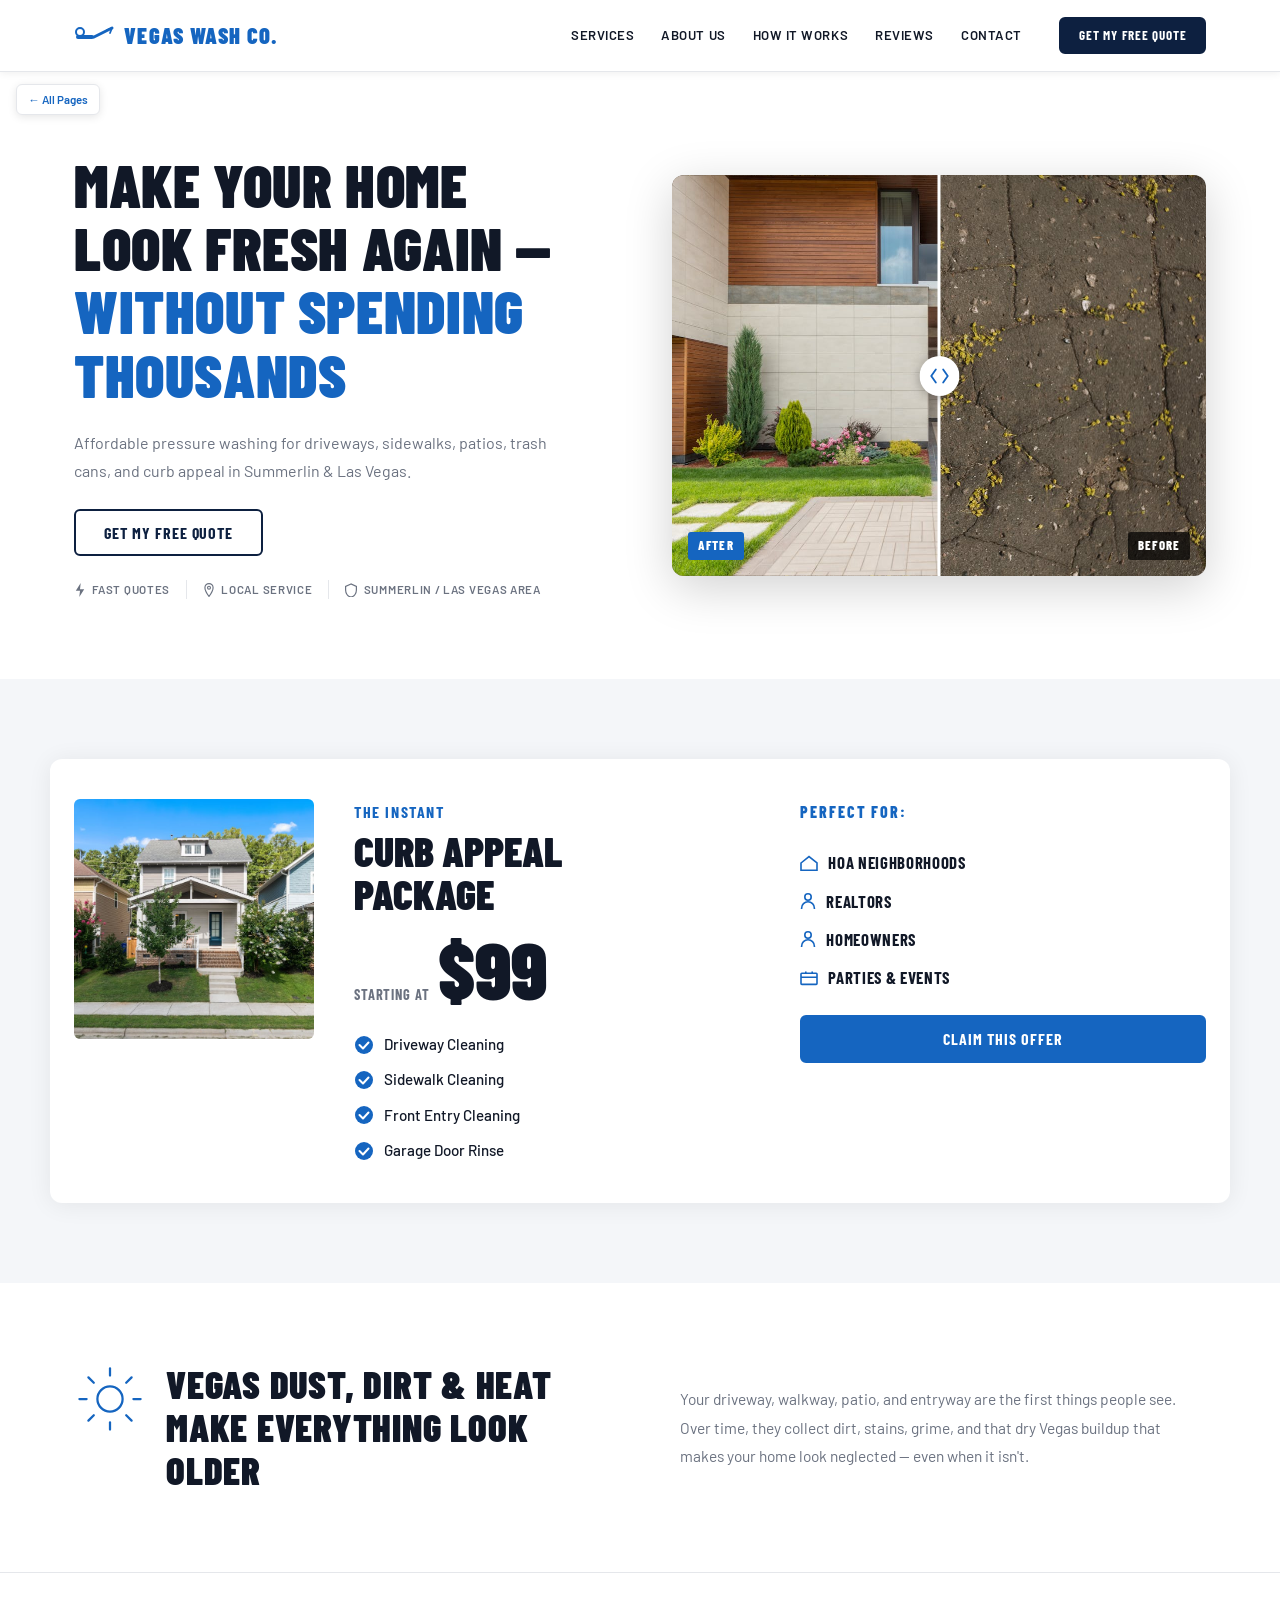
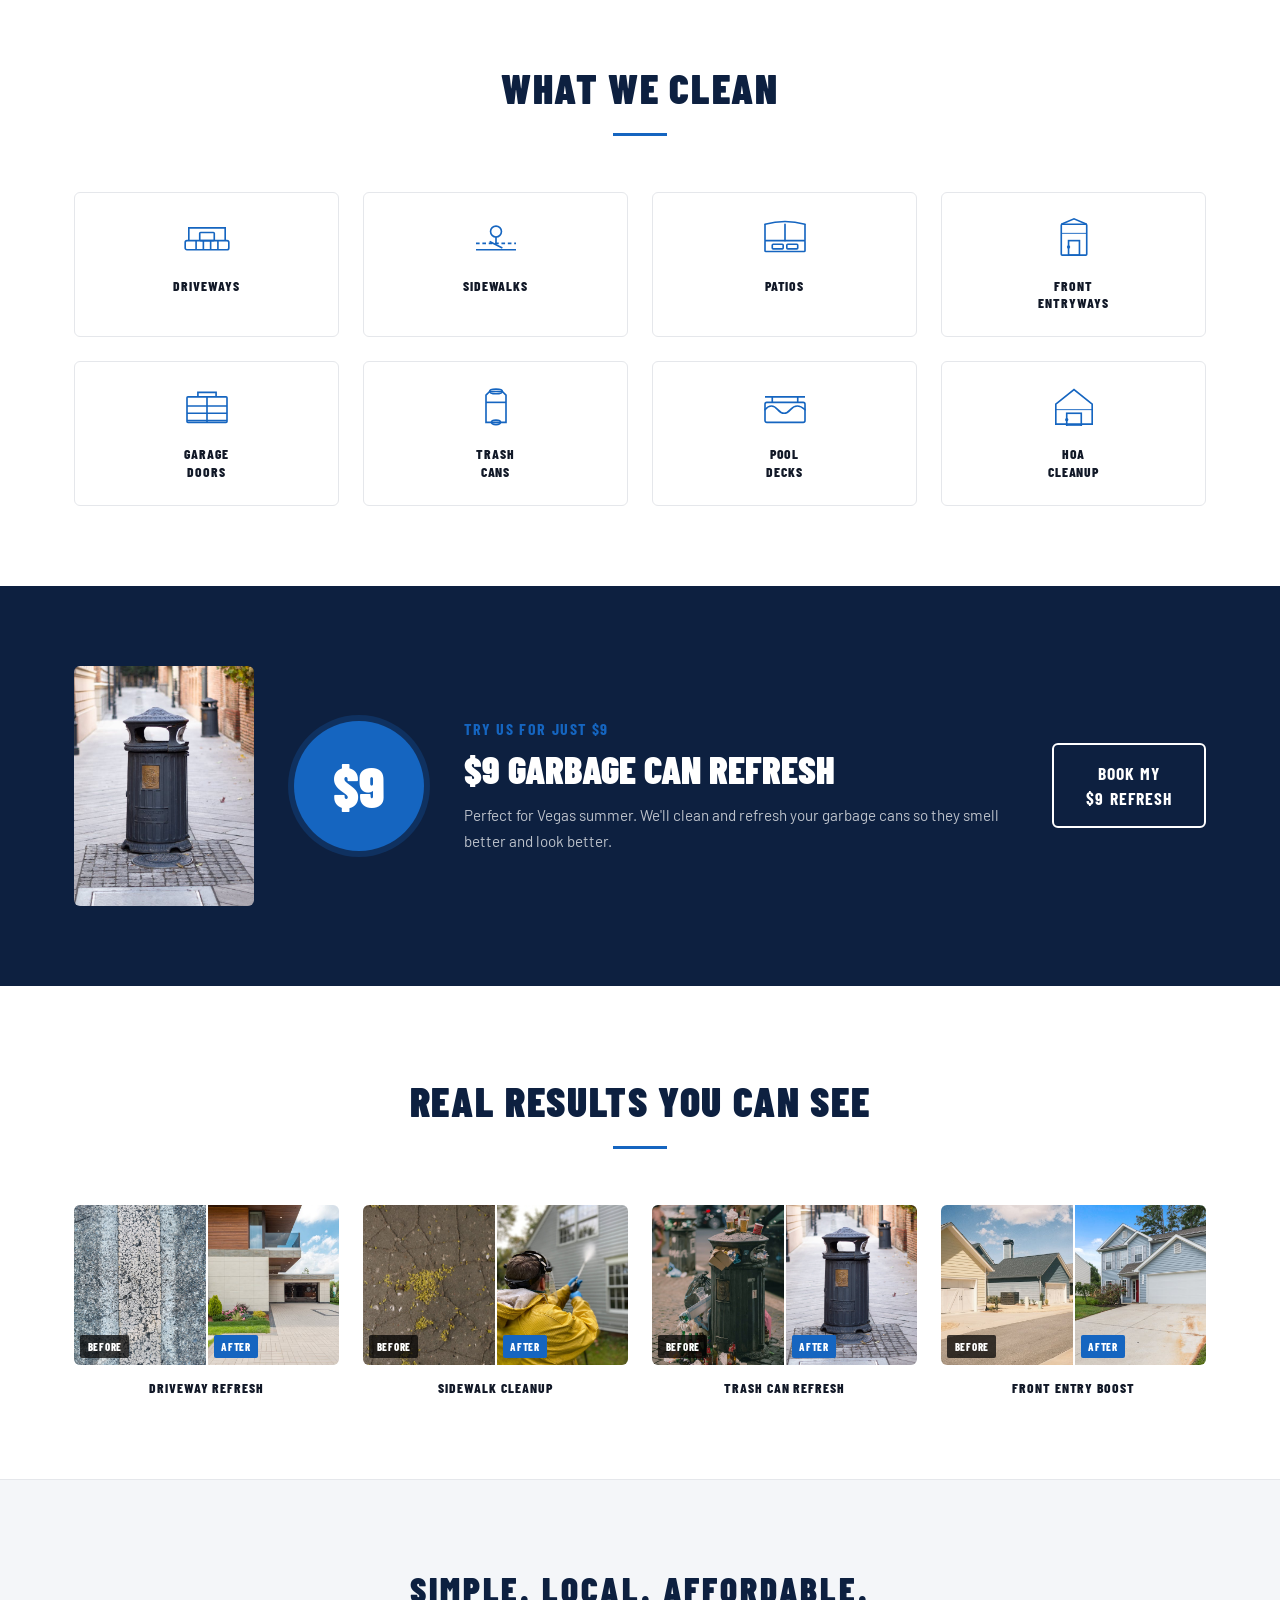
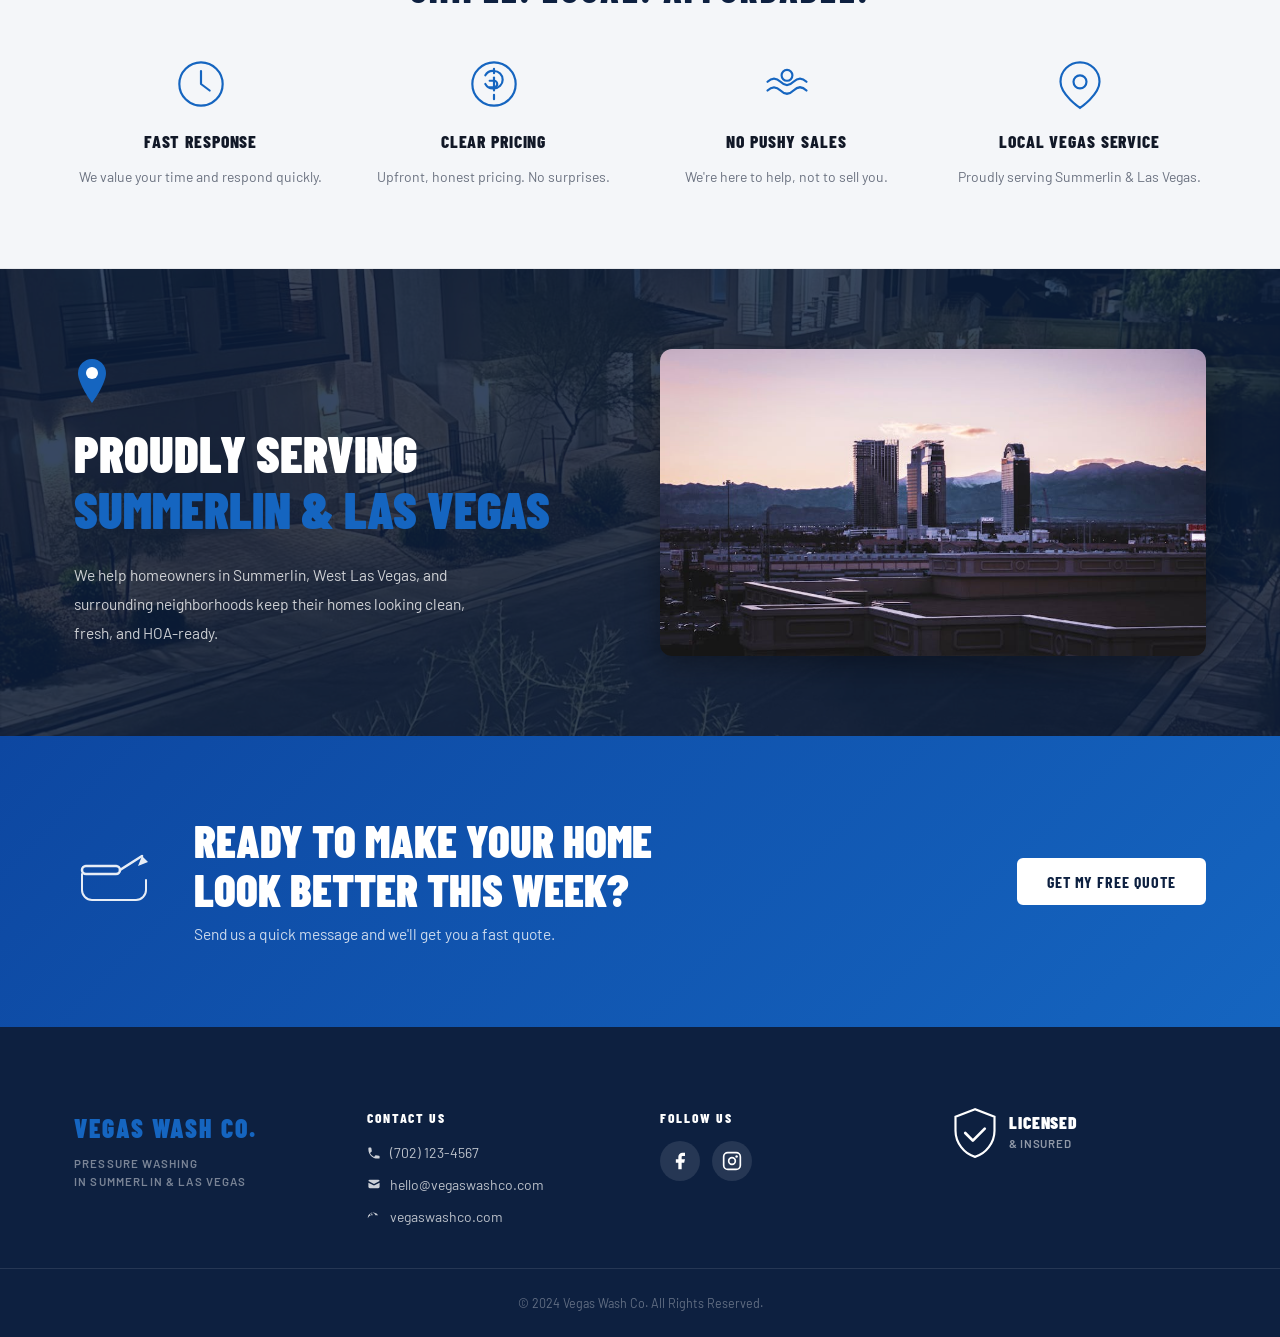
==== pages/vegas-wash-co/index.html @ b01d2590 "Add Vegas Wash Co. landing page with real photos Full pressure washing landing page with before/afte" ====
<!DOCTYPE html>
<html lang="en">
<head>
  <meta charset="UTF-8" />
  <meta name="viewport" content="width=device-width, initial-scale=1.0" />
  <title>Vegas Wash Co. — Pressure Washing in Summerlin &amp; Las Vegas</title>
  <link rel="preconnect" href="https://fonts.googleapis.com" />
  <link rel="preconnect" href="https://fonts.gstatic.com" crossorigin />
  <link href="https://fonts.googleapis.com/css2?family=Barlow+Condensed:wght@700;800;900&family=Barlow:wght@400;500;600;700&display=swap" rel="stylesheet" />
  <link rel="stylesheet" href="style.css" />
</head>
<body>

  <!-- BACK LINK -->
  <a href="../../index.html" class="back-link">← All Pages</a>

  <!-- HEADER -->
  <header class="site-header" id="home">
    <div class="site-header__inner">
      <a href="#home" class="logo">
        <svg class="logo__icon" viewBox="0 0 42 28" width="42" height="28" aria-hidden="true" fill="none">
          <rect x="2" y="13" width="18" height="4" rx="2" fill="currentColor"/>
          <path d="M20 15 L38 6" stroke="currentColor" stroke-width="3" stroke-linecap="round"/>
          <circle cx="6" cy="10" r="4" stroke="currentColor" stroke-width="2"/>
          <path d="M38 6 L36 11 M38 6 L33 8" stroke="currentColor" stroke-width="1.8" stroke-linecap="round"/>
        </svg>
        <span class="logo__name">VEGAS WASH CO.</span>
      </a>

      <nav class="nav" id="main-nav" aria-label="Main navigation">
        <a href="#services" class="nav__link">Services</a>
        <a href="#about" class="nav__link">About Us</a>
        <a href="#how-it-works" class="nav__link">How It Works</a>
        <a href="#reviews" class="nav__link">Reviews</a>
        <a href="#contact" class="nav__link">Contact</a>
      </nav>

      <a href="#contact" class="btn btn--dark">Get My Free Quote</a>

      <button class="nav-toggle" data-action="toggle-nav" aria-label="Open navigation" aria-expanded="false" aria-controls="main-nav">
        <span></span><span></span><span></span>
      </button>
    </div>
  </header>

  <main>

    <!-- HERO -->
    <section class="hero">
      <div class="hero__inner">
        <div class="hero__content">
          <h1 class="hero__title">
            MAKE YOUR HOME<br>
            LOOK FRESH AGAIN&nbsp;—<br>
            <span class="hero__title--accent">WITHOUT SPENDING<br>THOUSANDS</span>
          </h1>
          <p class="hero__desc">Affordable pressure washing for driveways, sidewalks, patios, trash cans, and curb appeal in Summerlin &amp; Las Vegas.</p>
          <a href="#contact" class="btn btn--outline">Get My Free Quote</a>
          <div class="hero__badges">
            <span class="hero__badge">
              <svg viewBox="0 0 16 20" width="12" height="14" aria-hidden="true" fill="currentColor"><path d="M9 0L2 11h6l-1 9 7-11H8z"/></svg>
              Fast Quotes
            </span>
            <span class="hero__badge">
              <svg viewBox="0 0 20 24" width="12" height="14" aria-hidden="true" fill="none" stroke="currentColor" stroke-width="2"><path d="M10 1C6.1 1 3 4.1 3 8c0 5.5 7 15 7 15s7-9.5 7-15c0-3.9-3.1-7-7-7z"/><circle cx="10" cy="8" r="2.5"/></svg>
              Local Service
            </span>
            <span class="hero__badge">
              <svg viewBox="0 0 20 22" width="12" height="14" aria-hidden="true" fill="none" stroke="currentColor" stroke-width="2"><path d="M10 1L1 5v6c0 5.5 3.8 10.7 9 12 5.2-1.3 9-6.5 9-12V5z"/></svg>
              Summerlin / Las Vegas Area
            </span>
          </div>
        </div>

        <div class="hero__visual">
          <div class="before-after" data-before-after>
            <img class="before-after__img before-after__img--before"
              src="assets/before-concrete.jpg"
              alt="Driveway before pressure washing" width="700" height="525" />
            <img class="before-after__img before-after__img--after"
              src="assets/after-clean.jpg"
              alt="Driveway after pressure washing" width="700" height="525" />
            <div class="before-after__handle" aria-hidden="true"></div>
            <input type="range" class="before-after__range" min="0" max="100" value="50" aria-label="Slide to compare before and after" />
            <span class="before-after__label before-after__label--before">BEFORE</span>
            <span class="before-after__label before-after__label--after">AFTER</span>
          </div>
        </div>
      </div>
    </section>

    <!-- PACKAGE OFFER -->
    <section class="package" id="services">
      <div class="package__inner">
        <div class="package__image">
          <img src="assets/package-home.jpg" alt="Beautiful clean home exterior" width="380" height="300" />
        </div>

        <div class="package__details">
          <p class="package__eyebrow">THE INSTANT</p>
          <h2 class="package__title">CURB APPEAL<br>PACKAGE</h2>
          <div class="package__price">
            <span class="package__price-starting">STARTING AT</span>
            <span class="package__price-amount">$99</span>
          </div>
          <ul class="package__list">
            <li>
              <svg viewBox="0 0 20 20" width="20" height="20" aria-hidden="true"><circle cx="10" cy="10" r="9" fill="#1565c0"/><path d="M5.5 10l3.5 3.5 5.5-6" stroke="#fff" stroke-width="2" fill="none" stroke-linecap="round" stroke-linejoin="round"/></svg>
              Driveway Cleaning
            </li>
            <li>
              <svg viewBox="0 0 20 20" width="20" height="20" aria-hidden="true"><circle cx="10" cy="10" r="9" fill="#1565c0"/><path d="M5.5 10l3.5 3.5 5.5-6" stroke="#fff" stroke-width="2" fill="none" stroke-linecap="round" stroke-linejoin="round"/></svg>
              Sidewalk Cleaning
            </li>
            <li>
              <svg viewBox="0 0 20 20" width="20" height="20" aria-hidden="true"><circle cx="10" cy="10" r="9" fill="#1565c0"/><path d="M5.5 10l3.5 3.5 5.5-6" stroke="#fff" stroke-width="2" fill="none" stroke-linecap="round" stroke-linejoin="round"/></svg>
              Front Entry Cleaning
            </li>
            <li>
              <svg viewBox="0 0 20 20" width="20" height="20" aria-hidden="true"><circle cx="10" cy="10" r="9" fill="#1565c0"/><path d="M5.5 10l3.5 3.5 5.5-6" stroke="#fff" stroke-width="2" fill="none" stroke-linecap="round" stroke-linejoin="round"/></svg>
              Garage Door Rinse
            </li>
          </ul>
        </div>

        <div class="package__perfect">
          <p class="package__perfect-title">PERFECT FOR:</p>
          <ul class="package__perfect-list">
            <li>
              <svg viewBox="0 0 22 20" width="18" height="16" aria-hidden="true" fill="none" stroke="#1565c0" stroke-width="2"><path d="M1 10L11 2l10 8v9H1V10z"/></svg>
              HOA Neighborhoods
            </li>
            <li>
              <svg viewBox="0 0 20 22" width="16" height="18" aria-hidden="true" fill="none" stroke="#1565c0" stroke-width="2"><circle cx="10" cy="6" r="4"/><path d="M2 21v-1a8 8 0 0116 0v1"/></svg>
              Realtors
            </li>
            <li>
              <svg viewBox="0 0 20 22" width="16" height="18" aria-hidden="true" fill="none" stroke="#1565c0" stroke-width="2"><circle cx="10" cy="6" r="4"/><path d="M2 21v-1a8 8 0 0116 0v1"/></svg>
              Homeowners
            </li>
            <li>
              <svg viewBox="0 0 22 20" width="18" height="16" aria-hidden="true" fill="none" stroke="#1565c0" stroke-width="2"><rect x="1" y="4" width="20" height="14" rx="1"/><path d="M1 9h20M7 4V2M15 4V2"/></svg>
              Parties &amp; Events
            </li>
          </ul>
          <a href="#contact" class="btn btn--primary">Claim This Offer</a>
        </div>
      </div>
    </section>

    <!-- PROBLEM SECTION -->
    <section class="problem" id="about">
      <div class="problem__inner">
        <div class="problem__left">
          <div class="problem__icon" aria-hidden="true">
            <svg viewBox="0 0 80 80" width="72" height="72" fill="none" stroke="#1565c0" stroke-width="2.5" stroke-linecap="round">
              <circle cx="40" cy="40" r="14"/>
              <line x1="40" y1="6" x2="40" y2="14"/>
              <line x1="40" y1="66" x2="40" y2="74"/>
              <line x1="6" y1="40" x2="14" y2="40"/>
              <line x1="66" y1="40" x2="74" y2="40"/>
              <line x1="16" y1="16" x2="22" y2="22"/>
              <line x1="58" y1="58" x2="64" y2="64"/>
              <line x1="64" y1="16" x2="58" y2="22"/>
              <line x1="22" y1="58" x2="16" y2="64"/>
            </svg>
          </div>
          <h2 class="problem__title">VEGAS DUST, DIRT &amp; HEAT<br>MAKE EVERYTHING LOOK OLDER</h2>
        </div>
        <div class="problem__body">
          <p>Your driveway, walkway, patio, and entryway are the first things people see. Over time, they collect dirt, stains, grime, and that dry Vegas buildup that makes your home look neglected — even when it isn't.</p>
        </div>
      </div>
    </section>

    <!-- WHAT WE CLEAN -->
    <section class="services-grid" id="how-it-works">
      <div class="services-grid__inner">
        <h2 class="section-title">WHAT WE CLEAN</h2>
        <div class="services-grid__grid">

          <div class="service-card">
            <div class="service-card__icon">
              <svg viewBox="0 0 56 44" width="52" height="40" fill="none" stroke="currentColor" stroke-width="1.8" aria-hidden="true">
                <rect x="4" y="26" width="48" height="10" rx="2"/>
                <path d="M8 26V12h40v14"/>
                <line x1="16" y1="26" x2="16" y2="36"/><line x1="24" y1="26" x2="24" y2="36"/>
                <line x1="32" y1="26" x2="32" y2="36"/><line x1="40" y1="26" x2="40" y2="36"/>
                <rect x="20" y="17" width="16" height="9" rx="1"/>
              </svg>
            </div>
            <span class="service-card__label">DRIVEWAYS</span>
          </div>

          <div class="service-card">
            <div class="service-card__icon">
              <svg viewBox="0 0 56 44" width="52" height="40" fill="none" stroke="currentColor" stroke-width="1.8" aria-hidden="true">
                <line x1="6" y1="36" x2="50" y2="36"/>
                <line x1="6" y1="29" x2="50" y2="29" stroke-dasharray="4 3"/>
                <circle cx="28" cy="16" r="6"/>
                <line x1="28" y1="22" x2="28" y2="29"/>
                <line x1="21" y1="27" x2="35" y2="34"/>
              </svg>
            </div>
            <span class="service-card__label">SIDEWALKS</span>
          </div>

          <div class="service-card">
            <div class="service-card__icon">
              <svg viewBox="0 0 56 44" width="52" height="40" fill="none" stroke="currentColor" stroke-width="1.8" aria-hidden="true">
                <rect x="6" y="26" width="44" height="12" rx="1"/>
                <path d="M28 8v18M6 8Q28 2 50 8" stroke-linecap="round"/>
                <line x1="6" y1="8" x2="6" y2="26"/>
                <line x1="50" y1="8" x2="50" y2="26"/>
                <rect x="14" y="30" width="12" height="5" rx="1"/>
                <rect x="30" y="30" width="12" height="5" rx="1"/>
              </svg>
            </div>
            <span class="service-card__label">PATIOS</span>
          </div>

          <div class="service-card">
            <div class="service-card__icon">
              <svg viewBox="0 0 56 44" width="52" height="40" fill="none" stroke="currentColor" stroke-width="1.8" aria-hidden="true">
                <rect x="14" y="8" width="28" height="34" rx="1"/>
                <path d="M14 8L28 2l14 6"/>
                <rect x="22" y="26" width="12" height="16" rx="0"/>
                <circle cx="22" cy="33" r="1.8" fill="currentColor" stroke="none"/>
                <line x1="14" y1="18" x2="42" y2="18" stroke-width="1"/>
              </svg>
            </div>
            <span class="service-card__label">FRONT<br>ENTRYWAYS</span>
          </div>

          <div class="service-card">
            <div class="service-card__icon">
              <svg viewBox="0 0 56 44" width="52" height="40" fill="none" stroke="currentColor" stroke-width="1.8" aria-hidden="true">
                <rect x="6" y="12" width="44" height="28" rx="1"/>
                <line x1="6" y1="22" x2="50" y2="22"/>
                <line x1="6" y1="30" x2="50" y2="30"/>
                <line x1="6" y1="38" x2="50" y2="38"/>
                <line x1="28" y1="12" x2="28" y2="40"/>
                <path d="M18 12V7h20v5"/>
              </svg>
            </div>
            <span class="service-card__label">GARAGE<br>DOORS</span>
          </div>

          <div class="service-card">
            <div class="service-card__icon">
              <svg viewBox="0 0 56 44" width="52" height="40" fill="none" stroke="currentColor" stroke-width="1.8" aria-hidden="true">
                <path d="M17 10l4-4h14l4 4v30H17V10z"/>
                <ellipse cx="28" cy="6" rx="7" ry="2.5"/>
                <line x1="17" y1="18" x2="39" y2="18"/>
                <ellipse cx="28" cy="40" rx="5" ry="2.5"/>
              </svg>
            </div>
            <span class="service-card__label">TRASH<br>CANS</span>
          </div>

          <div class="service-card">
            <div class="service-card__icon">
              <svg viewBox="0 0 56 44" width="52" height="40" fill="none" stroke="currentColor" stroke-width="1.8" aria-hidden="true">
                <rect x="6" y="18" width="44" height="22" rx="2"/>
                <path d="M6 26Q13 18 20 26Q27 34 34 26Q41 18 50 26" stroke-linecap="round"/>
                <line x1="6" y1="12" x2="50" y2="12"/>
                <line x1="14" y1="12" x2="14" y2="18"/>
                <line x1="42" y1="12" x2="42" y2="18"/>
              </svg>
            </div>
            <span class="service-card__label">POOL<br>DECKS</span>
          </div>

          <div class="service-card">
            <div class="service-card__icon">
              <svg viewBox="0 0 56 44" width="52" height="40" fill="none" stroke="currentColor" stroke-width="1.8" aria-hidden="true">
                <path d="M8 20L28 4l20 16v22H8V20z"/>
                <rect x="20" y="30" width="16" height="14" rx="0"/>
                <circle cx="20" cy="37" r="1.8" fill="currentColor" stroke="none"/>
                <line x1="8" y1="26" x2="48" y2="26" stroke-width="1"/>
              </svg>
            </div>
            <span class="service-card__label">HOA<br>CLEANUP</span>
          </div>

        </div>
      </div>
    </section>

    <!-- $9 OFFER BANNER -->
    <section class="offer-banner">
      <div class="offer-banner__inner">
        <div class="offer-banner__image">
          <img src="assets/offer-trashcan.jpg" alt="Garbage can being cleaned" width="180" height="220" />
        </div>
        <div class="offer-banner__price-circle" aria-hidden="true">
          <span>$9</span>
        </div>
        <div class="offer-banner__content">
          <p class="offer-banner__eyebrow">TRY US FOR JUST $9</p>
          <h2 class="offer-banner__title">$9 GARBAGE CAN REFRESH</h2>
          <p class="offer-banner__desc">Perfect for Vegas summer. We'll clean and refresh your garbage cans so they smell better and look better.</p>
        </div>
        <div class="offer-banner__action">
          <a href="#contact" class="btn btn--white-outline">BOOK MY<br>$9 REFRESH</a>
        </div>
      </div>
    </section>

    <!-- REAL RESULTS -->
    <section class="results" id="reviews">
      <div class="results__inner">
        <h2 class="section-title">REAL RESULTS YOU CAN SEE</h2>
        <div class="results__grid">

          <article class="result-pair">
            <div class="result-pair__images">
              <div class="result-pair__half">
                <img src="assets/results-driveway-before.jpg" alt="Driveway before cleaning" width="260" height="180" />
                <span class="result-pair__label result-pair__label--before">BEFORE</span>
              </div>
              <div class="result-pair__half">
                <img src="assets/results-driveway-after.jpg" alt="Driveway after cleaning" width="260" height="180" />
                <span class="result-pair__label result-pair__label--after">AFTER</span>
              </div>
            </div>
            <p class="result-pair__caption">DRIVEWAY REFRESH</p>
          </article>

          <article class="result-pair">
            <div class="result-pair__images">
              <div class="result-pair__half">
                <img src="assets/before-concrete.jpg" alt="Sidewalk before cleaning" width="260" height="180" />
                <span class="result-pair__label result-pair__label--before">BEFORE</span>
              </div>
              <div class="result-pair__half">
                <img src="assets/results-sidewalk-after.jpg" alt="Sidewalk after cleaning" width="260" height="180" />
                <span class="result-pair__label result-pair__label--after">AFTER</span>
              </div>
            </div>
            <p class="result-pair__caption">SIDEWALK CLEANUP</p>
          </article>

          <article class="result-pair">
            <div class="result-pair__images">
              <div class="result-pair__half">
                <img src="assets/results-trashcan-before.jpg" alt="Trash can before cleaning" width="260" height="180" />
                <span class="result-pair__label result-pair__label--before">BEFORE</span>
              </div>
              <div class="result-pair__half">
                <img src="assets/results-trashcan-after.jpg" alt="Trash can after cleaning" width="260" height="180" />
                <span class="result-pair__label result-pair__label--after">AFTER</span>
              </div>
            </div>
            <p class="result-pair__caption">TRASH CAN REFRESH</p>
          </article>

          <article class="result-pair">
            <div class="result-pair__images">
              <div class="result-pair__half">
                <img src="assets/results-entry-before.jpg" alt="Front entry before cleaning" width="260" height="180" />
                <span class="result-pair__label result-pair__label--before">BEFORE</span>
              </div>
              <div class="result-pair__half">
                <img src="assets/results-entry-after.jpg" alt="Front entry after cleaning" width="260" height="180" />
                <span class="result-pair__label result-pair__label--after">AFTER</span>
              </div>
            </div>
            <p class="result-pair__caption">FRONT ENTRY BOOST</p>
          </article>

        </div>
      </div>
    </section>

    <!-- TRUST BADGES -->
    <section class="trust">
      <div class="trust__inner">
        <h2 class="trust__title">SIMPLE. LOCAL. AFFORDABLE.</h2>
        <div class="trust__grid">

          <div class="trust-item">
            <div class="trust-item__icon">
              <svg viewBox="0 0 48 48" width="52" height="52" fill="none" stroke="currentColor" stroke-width="2" aria-hidden="true">
                <circle cx="24" cy="24" r="20"/>
                <path d="M24 12v12l8 6" stroke-linecap="round" stroke-linejoin="round"/>
              </svg>
            </div>
            <h3 class="trust-item__heading">Fast Response</h3>
            <p class="trust-item__desc">We value your time and respond quickly.</p>
          </div>

          <div class="trust-item">
            <div class="trust-item__icon">
              <svg viewBox="0 0 48 48" width="52" height="52" fill="none" stroke="currentColor" stroke-width="2" aria-hidden="true">
                <circle cx="24" cy="24" r="20"/>
                <path d="M24 10v4M24 34v4M16 16a8 8 0 018-4 8 8 0 010 16 8 8 0 01-8-4" stroke-linecap="round"/>
                <line x1="24" y1="18" x2="24" y2="30" stroke-linecap="round"/>
                <path d="M20 21h4a3 3 0 010 6h-4" stroke-linecap="round"/>
              </svg>
            </div>
            <h3 class="trust-item__heading">Clear Pricing</h3>
            <p class="trust-item__desc">Upfront, honest pricing. No surprises.</p>
          </div>

          <div class="trust-item">
            <div class="trust-item__icon">
              <svg viewBox="0 0 48 48" width="52" height="52" fill="none" stroke="currentColor" stroke-width="2" aria-hidden="true">
                <path d="M6 30c4-4 8-4 12 0s8 4 12 0 8-4 12 0" stroke-linecap="round"/>
                <path d="M6 22c4-4 8-4 12 0s8 4 12 0 8-4 12 0" stroke-linecap="round"/>
                <circle cx="24" cy="16" r="5"/>
              </svg>
            </div>
            <h3 class="trust-item__heading">No Pushy Sales</h3>
            <p class="trust-item__desc">We're here to help, not to sell you.</p>
          </div>

          <div class="trust-item">
            <div class="trust-item__icon">
              <svg viewBox="0 0 48 48" width="52" height="52" fill="none" stroke="currentColor" stroke-width="2" aria-hidden="true">
                <path d="M24 4C14 4 6 12 6 22c0 12 18 24 18 24S42 34 42 22C42 12 34 4 24 4z"/>
                <circle cx="24" cy="22" r="6"/>
              </svg>
            </div>
            <h3 class="trust-item__heading">Local Vegas Service</h3>
            <p class="trust-item__desc">Proudly serving Summerlin &amp; Las Vegas.</p>
          </div>

        </div>
      </div>
    </section>

    <!-- SERVICE AREA -->
    <section class="service-area">
      <img class="service-area__bg" src="assets/city-bg.jpg" alt="" width="1400" height="500" aria-hidden="true" />
      <div class="service-area__inner">
        <div class="service-area__content">
          <div class="service-area__pin" aria-hidden="true">
            <svg viewBox="0 0 36 48" width="36" height="48" fill="none">
              <path d="M18 2C10.3 2 4 8.3 4 16C4 27 18 46 18 46C18 46 32 27 32 16C32 8.3 25.7 2 18 2Z" fill="#1565c0"/>
              <circle cx="18" cy="16" r="6" fill="white"/>
            </svg>
          </div>
          <h2 class="service-area__title">
            PROUDLY SERVING<br>
            <span>SUMMERLIN &amp; LAS VEGAS</span>
          </h2>
          <p class="service-area__desc">We help homeowners in Summerlin, West Las Vegas, and surrounding neighborhoods keep their homes looking clean, fresh, and HOA-ready.</p>
        </div>
        <div class="service-area__map">
          <img src="assets/service-area-map.jpg" alt="Service area map showing Summerlin and Las Vegas" width="480" height="320" />
        </div>
      </div>
    </section>

    <!-- FINAL CTA -->
    <section class="cta-banner" id="contact">
      <div class="cta-banner__inner">
        <div class="cta-banner__icon" aria-hidden="true">
          <svg viewBox="0 0 80 80" width="80" height="80" fill="none">
            <rect x="8" y="28" width="38" height="8" rx="4" stroke="white" stroke-width="2.5"/>
            <path d="M46 32L68 18" stroke="white" stroke-width="2.5" stroke-linecap="round"/>
            <path d="M68 18L64 28 L74 24Z" fill="white"/>
            <path d="M8 36v16a10 10 0 0010 10h44a10 10 0 0010-10V42" stroke="white" stroke-width="2" stroke-linecap="round"/>
          </svg>
        </div>
        <div class="cta-banner__content">
          <h2 class="cta-banner__title">READY TO MAKE YOUR HOME<br>LOOK BETTER THIS WEEK?</h2>
          <p class="cta-banner__desc">Send us a quick message and we'll get you a fast quote.</p>
        </div>
        <a href="mailto:hello@vegaswashco.com?subject=Free%20Quote%20Request" class="btn btn--white">Get My Free Quote</a>
      </div>
    </section>

  </main>

  <!-- FOOTER -->
  <footer class="site-footer">
    <div class="site-footer__inner">

      <div class="site-footer__brand">
        <div class="footer-logo">
          <span class="footer-logo__name">VEGAS WASH CO.</span>
          <span class="footer-logo__tagline">PRESSURE WASHING<br>IN SUMMERLIN &amp; LAS VEGAS</span>
        </div>
      </div>

      <div class="site-footer__contact">
        <p class="site-footer__heading">CONTACT US</p>
        <ul class="site-footer__list">
          <li>
            <svg viewBox="0 0 20 20" width="14" height="14" aria-hidden="true" fill="currentColor"><path d="M2 3a1 1 0 011-1h2.153a1 1 0 01.986.836l.74 4.435a1 1 0 01-.54 1.06L4.32 9.84a11.06 11.06 0 005.824 5.806l1.51-2.011a1 1 0 011.07-.527l4.435.74a1 1 0 01.836.986V17a1 1 0 01-1 1h-2C7.82 18 2 12.18 2 5V3z"/></svg>
            <a href="tel:7021234567">(702) 123-4567</a>
          </li>
          <li>
            <svg viewBox="0 0 20 20" width="14" height="14" aria-hidden="true" fill="currentColor"><path d="M2.003 5.884L10 9.882l7.997-3.998A2 2 0 0016 4H4a2 2 0 00-1.997 1.884z"/><path d="M18 8.118l-8 4-8-4V14a2 2 0 002 2h12a2 2 0 002-2V8.118z"/></svg>
            <a href="mailto:hello@vegaswashco.com">hello@vegaswashco.com</a>
          </li>
          <li>
            <svg viewBox="0 0 20 20" width="14" height="14" aria-hidden="true" fill="currentColor"><path fill-rule="evenodd" d="M4.083 9h1.946c.089-1.546.383-2.97.837-4.118A6.004 6.004 0 004.083 9zm-2.082 0a8 8 0 0114 0h-2.083a6.004 6.004 0 00-4.836-4.117A8.01 8.01 0 0113.917 9H12a5.997 5.997 0 00-5.917-4.117A8.01 8.01 0 018.083 9H6a6.004 6.004 0 00-4.836 4.117A8.01 8.01 0 012 9z" clip-rule="evenodd"/></svg>
            <a href="#">vegaswashco.com</a>
          </li>
        </ul>
      </div>

      <div class="site-footer__social">
        <p class="site-footer__heading">FOLLOW US</p>
        <div class="site-footer__social-links">
          <a href="#" class="social-btn" aria-label="Facebook">
            <svg viewBox="0 0 24 24" width="20" height="20" fill="currentColor" aria-hidden="true"><path d="M18 2h-3a5 5 0 00-5 5v3H7v4h3v8h4v-8h3l1-4h-4V7a1 1 0 011-1h3z"/></svg>
          </a>
          <a href="#" class="social-btn" aria-label="Instagram">
            <svg viewBox="0 0 24 24" width="20" height="20" fill="none" stroke="currentColor" stroke-width="2" aria-hidden="true"><rect x="2" y="2" width="20" height="20" rx="5"/><circle cx="12" cy="12" r="4"/><circle cx="17.5" cy="6.5" r="1.5" fill="currentColor" stroke="none"/></svg>
          </a>
        </div>
      </div>

      <div class="site-footer__badge">
        <div class="licensed-badge">
          <svg viewBox="0 0 40 48" width="44" height="52" fill="none" aria-hidden="true">
            <path d="M20 2L2 9v13c0 11 8 21.3 18 24 10-2.7 18-13 18-24V9L20 2z" stroke="white" stroke-width="2"/>
            <path d="M11 24l7 7 11-11" stroke="white" stroke-width="2.5" stroke-linecap="round" stroke-linejoin="round"/>
          </svg>
          <div>
            <span class="licensed-badge__primary">LICENSED</span>
            <span class="licensed-badge__secondary">&amp; INSURED</span>
          </div>
        </div>
      </div>

    </div>
    <div class="site-footer__bottom">
      <p>&copy; 2024 Vegas Wash Co. All Rights Reserved.</p>
    </div>
  </footer>

  <script>
    document.addEventListener('DOMContentLoaded', () => {

      // Before/After Slider
      const baContainer = document.querySelector('[data-before-after]');
      if (baContainer) {
        const afterImg = baContainer.querySelector('.before-after__img--after');
        const handle = baContainer.querySelector('.before-after__handle');
        const range = baContainer.querySelector('.before-after__range');

        function updateSlider(value) {
          afterImg.style.clipPath = `inset(0 ${100 - value}% 0 0)`;
          handle.style.left = value + '%';
        }

        range.addEventListener('input', (e) => {
          updateSlider(Number(e.target.value));
        });

        updateSlider(50);
      }

      // Mobile Nav Toggle
      const navToggle = document.querySelector('[data-action="toggle-nav"]');
      const navEl = document.querySelector('#main-nav');
      if (navToggle && navEl) {
        navToggle.addEventListener('click', () => {
          const isOpen = navEl.classList.toggle('nav--open');
          navToggle.setAttribute('aria-expanded', String(isOpen));
        });

        navEl.querySelectorAll('.nav__link').forEach(link => {
          link.addEventListener('click', () => {
            navEl.classList.remove('nav--open');
            navToggle.setAttribute('aria-expanded', 'false');
          });
        });
      }

      // Smooth scroll for anchor links
      document.querySelectorAll('a[href^="#"]').forEach(anchor => {
        anchor.addEventListener('click', (e) => {
          const id = anchor.getAttribute('href');
          if (id === '#') return;
          const target = document.querySelector(id);
          if (target) {
            e.preventDefault();
            target.scrollIntoView({ behavior: 'smooth' });
          }
        });
      });

    });
  </script>

</body>
</html>
---- pages/vegas-wash-co/style.css ----
/* =============================================================
   VEGAS WASH CO. — style.css
   ============================================================= */

/* TOKENS */
:root {
  --color-bg: #ffffff;
  --color-bg-light: #f4f6f9;
  --color-navy: #0d2040;
  --color-blue: #1565c0;
  --color-blue-dark: #0d47a1;
  --color-blue-light: #e3edf8;
  --color-text: #111827;
  --color-muted: #6b7280;
  --color-border: #e5e7eb;
  --color-white: #ffffff;

  --font-display: 'Barlow Condensed', 'Arial Narrow', Arial, sans-serif;
  --font-body: 'Barlow', Arial, sans-serif;

  --space-xs: 0.5rem;
  --space-sm: 0.75rem;
  --space-md: 1.5rem;
  --space-lg: 2.5rem;
  --space-xl: 5rem;

  --radius: 6px;
  --radius-lg: 12px;
  --transition: 0.2s ease;
  --max-width: 1180px;
  --header-height: 72px;
}

/* RESET */
*, *::before, *::after { box-sizing: border-box; margin: 0; padding: 0; }
html { scroll-behavior: smooth; }
body {
  font-family: var(--font-body);
  font-size: 1rem;
  line-height: 1.65;
  color: var(--color-text);
  background: var(--color-bg);
}
img { display: block; max-width: 100%; height: auto; }
a { color: inherit; text-decoration: none; }
ul { list-style: none; }

@media (prefers-reduced-motion: reduce) {
  *, *::before, *::after { animation-duration: 0.01ms !important; transition-duration: 0.01ms !important; }
  html { scroll-behavior: auto; }
}

/* ============================================================
   BACK LINK
   ============================================================ */
.back-link {
  position: fixed;
  top: calc(var(--header-height) + 0.75rem);
  left: 1rem;
  z-index: 300;
  font-family: var(--font-body);
  font-size: 0.72rem;
  font-weight: 600;
  color: var(--color-blue);
  background: var(--color-white);
  border: 1px solid var(--color-border);
  padding: 0.3rem 0.7rem;
  border-radius: var(--radius);
  box-shadow: 0 2px 8px rgba(0,0,0,0.1);
  transition: background var(--transition), color var(--transition);
}
.back-link:hover { background: var(--color-blue); color: var(--color-white); }

/* ============================================================
   BUTTONS
   ============================================================ */
.btn {
  display: inline-flex;
  align-items: center;
  justify-content: center;
  gap: 0.4rem;
  font-family: var(--font-display);
  font-size: 1rem;
  font-weight: 700;
  letter-spacing: 0.06em;
  text-transform: uppercase;
  border-radius: var(--radius);
  padding: 0.75rem 1.75rem;
  cursor: pointer;
  border: 2px solid transparent;
  transition: background var(--transition), color var(--transition), border-color var(--transition), transform var(--transition);
  line-height: 1.2;
}
.btn:hover { transform: translateY(-1px); }

.btn--primary { background: var(--color-blue); color: var(--color-white); border-color: var(--color-blue); }
.btn--primary:hover { background: var(--color-blue-dark); border-color: var(--color-blue-dark); }

.btn--dark { background: var(--color-navy); color: var(--color-white); border-color: var(--color-navy); }
.btn--dark:hover { background: #1a3a6e; border-color: #1a3a6e; }

.btn--outline { background: transparent; color: var(--color-navy); border-color: var(--color-navy); }
.btn--outline:hover { background: var(--color-navy); color: var(--color-white); }

.btn--white { background: var(--color-white); color: var(--color-navy); border-color: var(--color-white); }
.btn--white:hover { background: transparent; color: var(--color-white); border-color: var(--color-white); }

.btn--white-outline {
  background: transparent;
  color: var(--color-white);
  border-color: var(--color-white);
  padding: 1rem 2rem;
  text-align: center;
  font-size: 1.1rem;
  line-height: 1.4;
  white-space: nowrap;
}
.btn--white-outline:hover { background: var(--color-white); color: var(--color-navy); }

/* ============================================================
   SITE HEADER
   ============================================================ */
.site-header {
  position: sticky;
  top: 0;
  z-index: 200;
  background: var(--color-white);
  border-bottom: 1px solid var(--color-border);
  box-shadow: 0 1px 8px rgba(0,0,0,0.07);
  height: var(--header-height);
}
.site-header__inner {
  max-width: var(--max-width);
  margin: 0 auto;
  padding: 0 1.5rem;
  height: 100%;
  display: flex;
  align-items: center;
  gap: 1.5rem;
}

.logo {
  display: flex;
  align-items: center;
  gap: 0.5rem;
  flex-shrink: 0;
  color: var(--color-blue);
}
.logo__icon { color: var(--color-blue); flex-shrink: 0; }
.logo__name {
  font-family: var(--font-display);
  font-size: 1.4rem;
  font-weight: 900;
  letter-spacing: 0.06em;
  line-height: 1;
  color: var(--color-blue);
}

.nav { display: none; gap: 0; margin-left: auto; }
.nav__link {
  font-family: var(--font-body);
  font-size: 0.82rem;
  font-weight: 600;
  color: var(--color-text);
  padding: 0.45rem 0.85rem;
  border-radius: var(--radius);
  transition: color var(--transition), background var(--transition);
  text-transform: uppercase;
  letter-spacing: 0.04em;
}
.nav__link:hover { color: var(--color-blue); background: var(--color-blue-light); }

.site-header .btn { flex-shrink: 0; font-size: 0.82rem; padding: 0.55rem 1.1rem; }

.nav-toggle {
  display: flex;
  flex-direction: column;
  gap: 5px;
  background: none;
  border: none;
  cursor: pointer;
  padding: 6px;
  margin-left: auto;
}
.nav-toggle span {
  display: block;
  width: 22px;
  height: 2px;
  background: var(--color-navy);
  border-radius: 2px;
  transition: var(--transition);
}

.nav--open {
  display: flex;
  flex-direction: column;
  position: fixed;
  top: var(--header-height);
  left: 0;
  right: 0;
  background: var(--color-white);
  padding: 1rem 1.5rem;
  border-top: 1px solid var(--color-border);
  box-shadow: 0 8px 24px rgba(0,0,0,0.1);
  z-index: 190;
}

@media (min-width: 1024px) {
  .nav { display: flex; position: static; flex-direction: row; box-shadow: none; border: none; padding: 0; background: transparent; }
  .nav-toggle { display: none; }
}

/* ============================================================
   HERO
   ============================================================ */
.hero {
  padding: var(--space-lg) 0;
  background: var(--color-bg);
  overflow: hidden;
}
.hero__inner {
  max-width: var(--max-width);
  margin: 0 auto;
  padding: 0 1.5rem;
  display: grid;
  grid-template-columns: 1fr;
  gap: var(--space-lg);
  align-items: center;
}

.hero__title {
  font-family: var(--font-display);
  font-size: clamp(2.2rem, 5.5vw, 3.8rem);
  font-weight: 900;
  line-height: 1.04;
  letter-spacing: 0.01em;
  color: var(--color-text);
  margin-bottom: var(--space-md);
  text-transform: uppercase;
}
.hero__title--accent { color: var(--color-blue); }

.hero__desc {
  font-size: 1rem;
  color: var(--color-muted);
  max-width: 480px;
  margin-bottom: var(--space-md);
  line-height: 1.75;
}

.hero__badges {
  display: flex;
  flex-wrap: wrap;
  gap: 0;
  margin-top: var(--space-md);
}
.hero__badge {
  display: inline-flex;
  align-items: center;
  gap: 0.4rem;
  font-size: 0.72rem;
  font-weight: 600;
  text-transform: uppercase;
  letter-spacing: 0.06em;
  color: var(--color-muted);
  padding: 0 1rem 0 0;
  margin-right: 1rem;
  border-right: 1px solid var(--color-border);
}
.hero__badge:last-child { border-right: none; margin-right: 0; padding-right: 0; }

/* Before/After Slider */
.hero__visual {
  border-radius: var(--radius-lg);
  overflow: hidden;
  box-shadow: 0 12px 48px rgba(0,0,0,0.18);
}

.before-after {
  position: relative;
  user-select: none;
  aspect-ratio: 4/3;
  overflow: hidden;
  cursor: ew-resize;
}
.before-after__img {
  position: absolute;
  top: 0;
  left: 0;
  width: 100%;
  height: 100%;
  object-fit: cover;
  pointer-events: none;
}
.before-after__img--before { z-index: 1; }
.before-after__img--after { z-index: 2; clip-path: inset(0 50% 0 0); }

.before-after__handle {
  position: absolute;
  top: 0;
  left: 50%;
  transform: translateX(-50%);
  width: 3px;
  height: 100%;
  background: var(--color-white);
  z-index: 4;
  pointer-events: none;
}
.before-after__handle::after {
  content: '';
  position: absolute;
  top: 50%;
  left: 50%;
  transform: translate(-50%, -50%);
  width: 40px;
  height: 40px;
  background: var(--color-white);
  border-radius: 50%;
  box-shadow: 0 2px 12px rgba(0,0,0,0.3);
  background-image: url("data:image/svg+xml,%3Csvg viewBox='0 0 24 24' xmlns='http://www.w3.org/2000/svg'%3E%3Cpath d='M8 5L3 12l5 7M16 5l5 7-5 7' stroke='%231565c0' stroke-width='2' fill='none' stroke-linecap='round' stroke-linejoin='round'/%3E%3C/svg%3E");
  background-size: 55%;
  background-repeat: no-repeat;
  background-position: center;
}

.before-after__range {
  position: absolute;
  inset: 0;
  width: 100%;
  height: 100%;
  opacity: 0;
  cursor: ew-resize;
  z-index: 5;
  margin: 0;
  appearance: none;
}

.before-after__label {
  position: absolute;
  bottom: 1rem;
  z-index: 3;
  font-family: var(--font-display);
  font-size: 0.8rem;
  font-weight: 800;
  letter-spacing: 0.1em;
  padding: 0.2rem 0.6rem;
  border-radius: 3px;
  pointer-events: none;
}
.before-after__label--before { right: 1rem; background: rgba(0,0,0,0.7); color: var(--color-white); }
.before-after__label--after { left: 1rem; background: var(--color-blue); color: var(--color-white); }

@media (min-width: 1024px) {
  .hero { padding: var(--space-xl) 0; }
  .hero__inner { grid-template-columns: 1fr 1fr; gap: 4rem; }
}

/* ============================================================
   PACKAGE OFFER
   ============================================================ */
.package {
  background: var(--color-bg-light);
  padding: var(--space-xl) 0;
}
.package__inner {
  max-width: var(--max-width);
  margin: 0 auto;
  padding: var(--space-lg) 1.5rem;
  background: var(--color-white);
  border-radius: var(--radius-lg);
  box-shadow: 0 2px 24px rgba(0,0,0,0.07);
  display: grid;
  grid-template-columns: 1fr;
  gap: var(--space-lg);
  align-items: start;
}

.package__image img {
  width: 100%;
  height: 240px;
  object-fit: cover;
  border-radius: var(--radius);
}

.package__eyebrow {
  font-family: var(--font-display);
  font-size: 1rem;
  font-weight: 700;
  color: var(--color-blue);
  letter-spacing: 0.1em;
  text-transform: uppercase;
  margin-bottom: 0.2rem;
}
.package__title {
  font-family: var(--font-display);
  font-size: clamp(1.8rem, 3.5vw, 2.6rem);
  font-weight: 900;
  text-transform: uppercase;
  line-height: 1.05;
  color: var(--color-text);
  margin-bottom: var(--space-sm);
}
.package__price {
  display: flex;
  align-items: baseline;
  gap: 0.5rem;
  margin-bottom: var(--space-md);
}
.package__price-starting {
  font-family: var(--font-display);
  font-size: 0.9rem;
  font-weight: 700;
  text-transform: uppercase;
  letter-spacing: 0.06em;
  color: var(--color-muted);
}
.package__price-amount {
  font-family: var(--font-display);
  font-size: clamp(3.5rem, 7vw, 5rem);
  font-weight: 900;
  line-height: 1;
  color: var(--color-text);
}

.package__list { display: flex; flex-direction: column; gap: 0.65rem; }
.package__list li {
  display: flex;
  align-items: center;
  gap: 0.65rem;
  font-size: 0.95rem;
  font-weight: 500;
}

.package__perfect { display: flex; flex-direction: column; gap: var(--space-md); }
.package__perfect-title {
  font-family: var(--font-display);
  font-size: 1rem;
  font-weight: 800;
  color: var(--color-blue);
  text-transform: uppercase;
  letter-spacing: 0.12em;
}
.package__perfect-list { display: flex; flex-direction: column; gap: 0.65rem; }
.package__perfect-list li {
  display: flex;
  align-items: center;
  gap: 0.65rem;
  font-family: var(--font-display);
  font-size: 1.05rem;
  font-weight: 700;
  text-transform: uppercase;
  letter-spacing: 0.04em;
  color: var(--color-text);
}

@media (min-width: 900px) {
  .package__inner { grid-template-columns: 240px 1fr 1fr; }
}

/* ============================================================
   PROBLEM
   ============================================================ */
.problem {
  padding: var(--space-xl) 0;
  background: var(--color-bg);
  border-bottom: 1px solid var(--color-border);
}
.problem__inner {
  max-width: var(--max-width);
  margin: 0 auto;
  padding: 0 1.5rem;
  display: grid;
  grid-template-columns: 1fr;
  gap: var(--space-lg);
  align-items: center;
}
.problem__left {
  display: flex;
  flex-direction: column;
  gap: var(--space-sm);
}
.problem__icon { flex-shrink: 0; }
.problem__title {
  font-family: var(--font-display);
  font-size: clamp(1.6rem, 3.5vw, 2.4rem);
  font-weight: 900;
  text-transform: uppercase;
  letter-spacing: 0.02em;
  line-height: 1.12;
  color: var(--color-text);
}
.problem__body { color: var(--color-muted); line-height: 1.85; font-size: 0.97rem; }

@media (min-width: 768px) {
  .problem__inner { grid-template-columns: 1fr 1fr; gap: 5rem; }
  .problem__left { flex-direction: row; align-items: flex-start; gap: 1.25rem; }
}

/* ============================================================
   WHAT WE CLEAN
   ============================================================ */
.services-grid {
  padding: var(--space-xl) 0;
  background: var(--color-bg);
}
.services-grid__inner {
  max-width: var(--max-width);
  margin: 0 auto;
  padding: 0 1.5rem;
}
.section-title {
  font-family: var(--font-display);
  font-size: clamp(1.8rem, 3.5vw, 2.6rem);
  font-weight: 900;
  text-transform: uppercase;
  text-align: center;
  color: var(--color-navy);
  letter-spacing: 0.04em;
  padding-bottom: 1rem;
  margin-bottom: var(--space-lg);
}
.section-title::after {
  content: '';
  display: block;
  width: 54px;
  height: 3px;
  background: var(--color-blue);
  margin: 0.7rem auto 0;
}

.services-grid__grid {
  display: grid;
  grid-template-columns: repeat(2, 1fr);
  gap: var(--space-md);
}

.service-card {
  display: flex;
  flex-direction: column;
  align-items: center;
  gap: 0.75rem;
  padding: var(--space-md) var(--space-sm);
  border: 1.5px solid var(--color-border);
  border-radius: var(--radius);
  text-align: center;
  transition: border-color var(--transition), box-shadow var(--transition), transform var(--transition);
}
.service-card:hover {
  border-color: var(--color-blue);
  box-shadow: 0 4px 18px rgba(21, 101, 192, 0.12);
  transform: translateY(-2px);
}
.service-card__icon { color: var(--color-blue); }
.service-card__label {
  font-family: var(--font-display);
  font-size: 0.85rem;
  font-weight: 800;
  text-transform: uppercase;
  letter-spacing: 0.07em;
  color: var(--color-text);
  line-height: 1.3;
}

@media (min-width: 640px) {
  .services-grid__grid { grid-template-columns: repeat(4, 1fr); }
}

/* ============================================================
   $9 OFFER BANNER
   ============================================================ */
.offer-banner {
  background: var(--color-navy);
  padding: var(--space-lg) 0;
}
.offer-banner__inner {
  max-width: var(--max-width);
  margin: 0 auto;
  padding: var(--space-lg) 1.5rem;
  display: flex;
  flex-wrap: wrap;
  align-items: center;
  gap: var(--space-lg);
  justify-content: center;
}

.offer-banner__image img {
  border-radius: var(--radius);
  object-fit: cover;
  max-width: 180px;
}

.offer-banner__price-circle {
  display: flex;
  align-items: center;
  justify-content: center;
  width: 130px;
  height: 130px;
  border-radius: 50%;
  background: var(--color-blue);
  flex-shrink: 0;
  box-shadow: 0 0 0 6px rgba(21, 101, 192, 0.25);
}
.offer-banner__price-circle span {
  font-family: var(--font-display);
  font-size: 3.5rem;
  font-weight: 900;
  color: var(--color-white);
  line-height: 1;
}

.offer-banner__content { flex: 1; min-width: 200px; }
.offer-banner__eyebrow {
  font-family: var(--font-display);
  font-size: 1rem;
  font-weight: 700;
  color: var(--color-blue);
  text-transform: uppercase;
  letter-spacing: 0.1em;
  margin-bottom: 0.3rem;
}
.offer-banner__title {
  font-family: var(--font-display);
  font-size: clamp(1.5rem, 3vw, 2.4rem);
  font-weight: 900;
  color: var(--color-white);
  text-transform: uppercase;
  line-height: 1.1;
  margin-bottom: var(--space-sm);
}
.offer-banner__desc { color: rgba(255,255,255,0.72); font-size: 0.95rem; line-height: 1.75; }

/* ============================================================
   REAL RESULTS
   ============================================================ */
.results {
  padding: var(--space-xl) 0;
  background: var(--color-bg);
}
.results__inner {
  max-width: var(--max-width);
  margin: 0 auto;
  padding: 0 1.5rem;
}

.results__grid {
  display: grid;
  grid-template-columns: repeat(2, 1fr);
  gap: var(--space-md);
}

.result-pair__images {
  display: flex;
  gap: 2px;
  border-radius: var(--radius);
  overflow: hidden;
  margin-bottom: 0.75rem;
}
.result-pair__half {
  position: relative;
  flex: 1;
  overflow: hidden;
}
.result-pair__half img {
  width: 100%;
  height: 130px;
  object-fit: cover;
  display: block;
}
.result-pair__label {
  position: absolute;
  bottom: 0.4rem;
  left: 0.4rem;
  font-family: var(--font-display);
  font-size: 0.68rem;
  font-weight: 800;
  letter-spacing: 0.07em;
  padding: 0.15rem 0.45rem;
  border-radius: 2px;
}
.result-pair__label--before { background: rgba(0,0,0,0.72); color: var(--color-white); }
.result-pair__label--after { background: var(--color-blue); color: var(--color-white); }
.result-pair__caption {
  font-family: var(--font-display);
  font-size: 0.85rem;
  font-weight: 800;
  text-transform: uppercase;
  letter-spacing: 0.07em;
  text-align: center;
  color: var(--color-text);
}

@media (min-width: 768px) {
  .results__grid { grid-template-columns: repeat(4, 1fr); }
  .result-pair__half img { height: 160px; }
}

/* ============================================================
   TRUST BADGES
   ============================================================ */
.trust {
  background: var(--color-bg-light);
  padding: var(--space-xl) 0;
  border-top: 1px solid var(--color-border);
  border-bottom: 1px solid var(--color-border);
}
.trust__inner {
  max-width: var(--max-width);
  margin: 0 auto;
  padding: 0 1.5rem;
}
.trust__title {
  font-family: var(--font-display);
  font-size: clamp(1.5rem, 3vw, 2.2rem);
  font-weight: 900;
  text-transform: uppercase;
  text-align: center;
  color: var(--color-navy);
  letter-spacing: 0.08em;
  margin-bottom: var(--space-lg);
}

.trust__grid {
  display: grid;
  grid-template-columns: repeat(2, 1fr);
  gap: var(--space-lg);
}
.trust-item {
  display: flex;
  flex-direction: column;
  align-items: center;
  text-align: center;
  gap: 0.6rem;
}
.trust-item__icon { color: var(--color-blue); }
.trust-item__heading {
  font-family: var(--font-display);
  font-size: 1.1rem;
  font-weight: 800;
  text-transform: uppercase;
  letter-spacing: 0.05em;
  color: var(--color-text);
}
.trust-item__desc { font-size: 0.875rem; color: var(--color-muted); line-height: 1.6; }

@media (min-width: 768px) {
  .trust__grid { grid-template-columns: repeat(4, 1fr); }
}

/* ============================================================
   SERVICE AREA
   ============================================================ */
.service-area {
  position: relative;
  background: var(--color-navy);
  overflow: hidden;
}
.service-area__bg {
  position: absolute;
  inset: 0;
  width: 100%;
  height: 100%;
  object-fit: cover;
  opacity: 0.18;
  z-index: 0;
}
.service-area__inner {
  position: relative;
  z-index: 1;
  max-width: var(--max-width);
  margin: 0 auto;
  padding: var(--space-xl) 1.5rem;
  display: grid;
  grid-template-columns: 1fr;
  gap: var(--space-lg);
  align-items: center;
}
.service-area__pin { margin-bottom: var(--space-sm); }
.service-area__title {
  font-family: var(--font-display);
  font-size: clamp(2rem, 4.5vw, 3.2rem);
  font-weight: 900;
  text-transform: uppercase;
  color: var(--color-white);
  line-height: 1.1;
  margin-bottom: var(--space-md);
}
.service-area__title span { color: var(--color-blue); }
.service-area__desc { color: rgba(255,255,255,0.78); font-size: 0.97rem; line-height: 1.85; max-width: 420px; }
.service-area__map img {
  border-radius: var(--radius-lg);
  width: 100%;
  object-fit: cover;
  box-shadow: 0 8px 32px rgba(0,0,0,0.35);
}

@media (min-width: 768px) {
  .service-area__inner { grid-template-columns: 1fr 1fr; }
}

/* ============================================================
   CTA BANNER
   ============================================================ */
.cta-banner {
  background: linear-gradient(135deg, var(--color-blue-dark) 0%, var(--color-blue) 100%);
  padding: var(--space-xl) 0;
}
.cta-banner__inner {
  max-width: var(--max-width);
  margin: 0 auto;
  padding: 0 1.5rem;
  display: flex;
  flex-wrap: wrap;
  align-items: center;
  gap: var(--space-lg);
  justify-content: center;
  text-align: center;
}
.cta-banner__icon { flex-shrink: 0; opacity: 0.9; }
.cta-banner__content { flex: 1; min-width: 240px; }
.cta-banner__title {
  font-family: var(--font-display);
  font-size: clamp(1.8rem, 3.5vw, 2.8rem);
  font-weight: 900;
  text-transform: uppercase;
  color: var(--color-white);
  line-height: 1.1;
  margin-bottom: 0.4rem;
}
.cta-banner__desc { color: rgba(255,255,255,0.78); font-size: 0.97rem; }

@media (min-width: 768px) {
  .cta-banner__inner { text-align: left; flex-wrap: nowrap; }
}

/* ============================================================
   FOOTER
   ============================================================ */
.site-footer {
  background: var(--color-navy);
  color: rgba(255,255,255,0.8);
}
.site-footer__inner {
  max-width: var(--max-width);
  margin: 0 auto;
  padding: var(--space-xl) 1.5rem var(--space-lg);
  display: grid;
  grid-template-columns: 1fr;
  gap: var(--space-lg);
}

.footer-logo__name {
  display: block;
  font-family: var(--font-display);
  font-size: 1.6rem;
  font-weight: 900;
  color: var(--color-blue);
  letter-spacing: 0.08em;
  margin-bottom: 0.3rem;
}
.footer-logo__tagline {
  display: block;
  font-size: 0.72rem;
  font-weight: 600;
  text-transform: uppercase;
  letter-spacing: 0.1em;
  color: rgba(255,255,255,0.45);
  line-height: 1.6;
}

.site-footer__heading {
  font-family: var(--font-display);
  font-size: 0.85rem;
  font-weight: 800;
  text-transform: uppercase;
  letter-spacing: 0.12em;
  color: var(--color-white);
  margin-bottom: var(--space-sm);
}
.site-footer__list { display: flex; flex-direction: column; gap: 0.55rem; }
.site-footer__list li { display: flex; align-items: center; gap: 0.55rem; font-size: 0.875rem; }
.site-footer__list a { color: rgba(255,255,255,0.72); transition: color var(--transition); }
.site-footer__list a:hover { color: var(--color-white); }

.site-footer__social-links { display: flex; gap: 0.75rem; margin-top: 0.25rem; }
.social-btn {
  display: flex;
  align-items: center;
  justify-content: center;
  width: 40px;
  height: 40px;
  border-radius: 50%;
  background: rgba(255,255,255,0.1);
  color: var(--color-white);
  transition: background var(--transition);
}
.social-btn:hover { background: var(--color-blue); }

.licensed-badge { display: flex; align-items: center; gap: 0.75rem; }
.licensed-badge__primary {
  display: block;
  font-family: var(--font-display);
  font-size: 1.1rem;
  font-weight: 900;
  color: var(--color-white);
  letter-spacing: 0.05em;
  line-height: 1.2;
}
.licensed-badge__secondary {
  display: block;
  font-size: 0.72rem;
  font-weight: 600;
  text-transform: uppercase;
  color: rgba(255,255,255,0.55);
  letter-spacing: 0.06em;
}

.site-footer__bottom {
  border-top: 1px solid rgba(255,255,255,0.1);
  padding: var(--space-md) 1.5rem;
  text-align: center;
  font-size: 0.78rem;
  color: rgba(255,255,255,0.35);
}

@media (min-width: 768px) {
  .site-footer__inner { grid-template-columns: 1fr 1fr 1fr 1fr; align-items: start; }
}
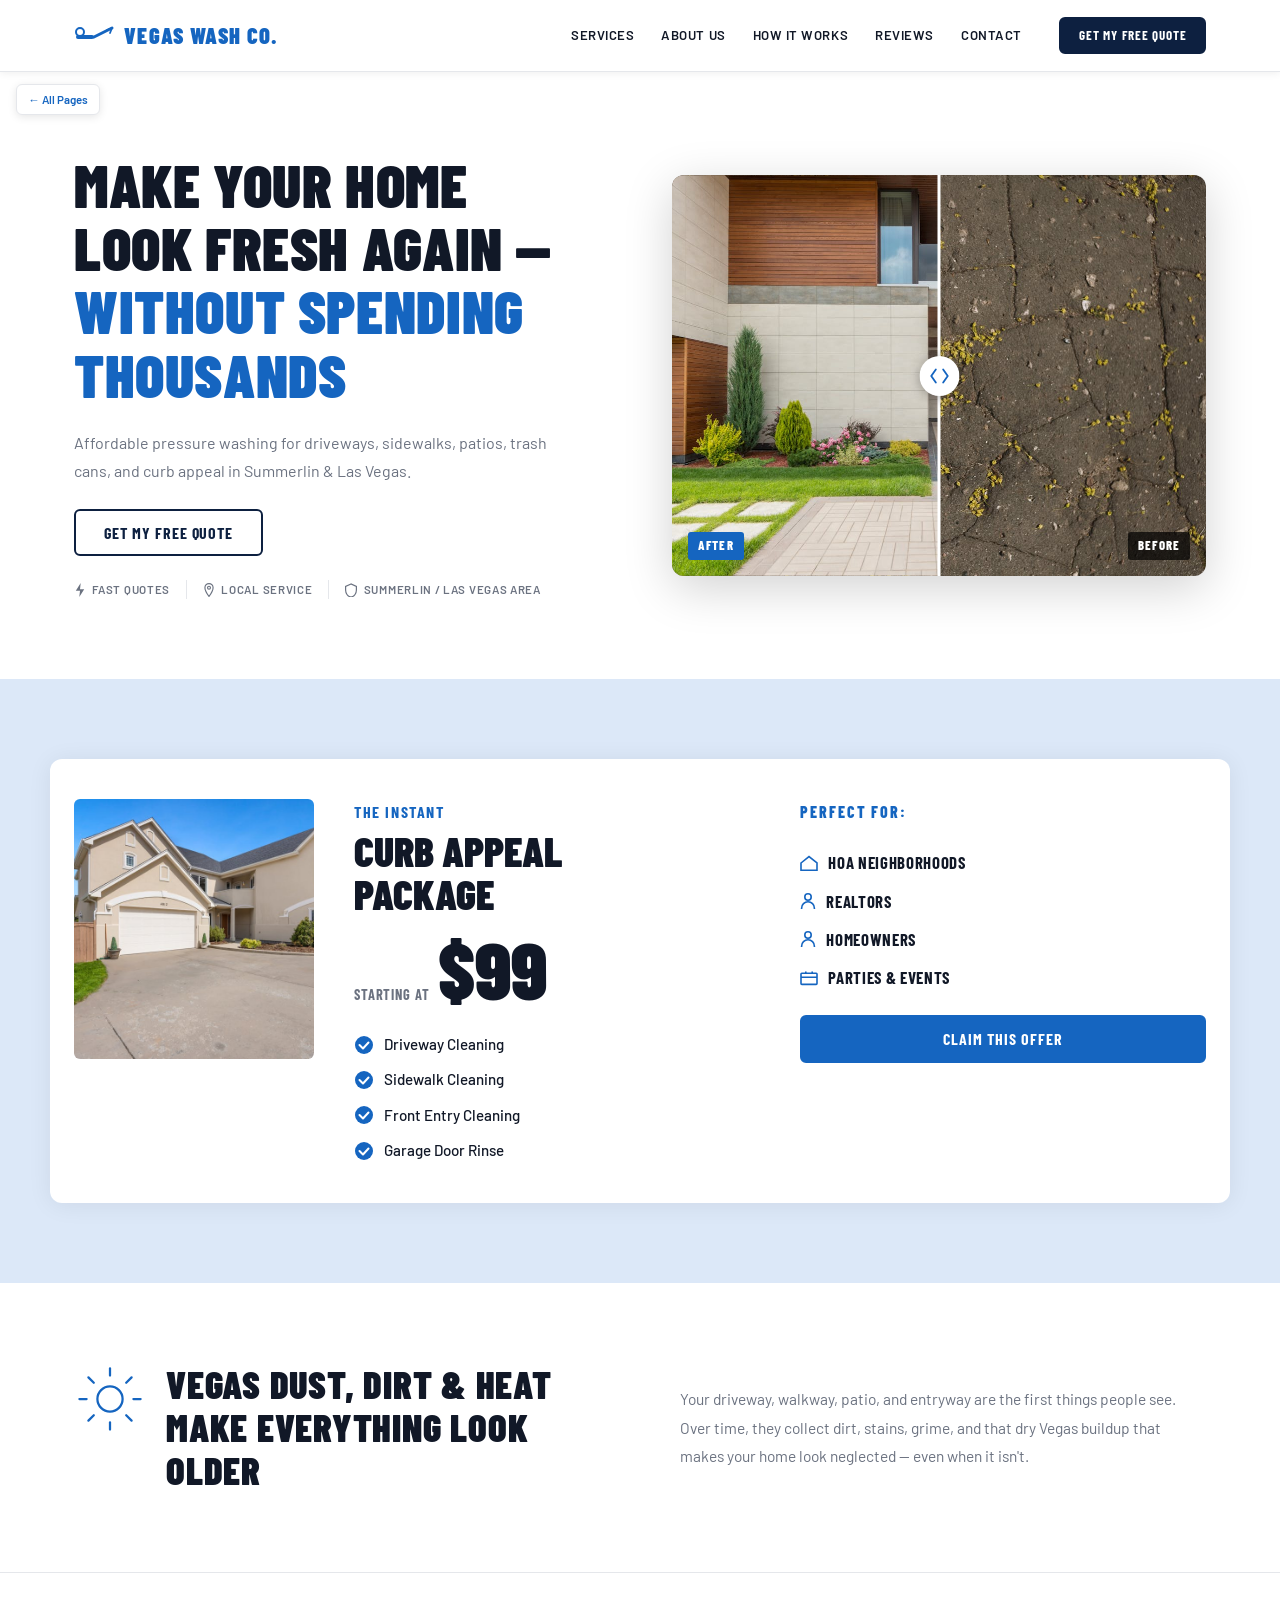
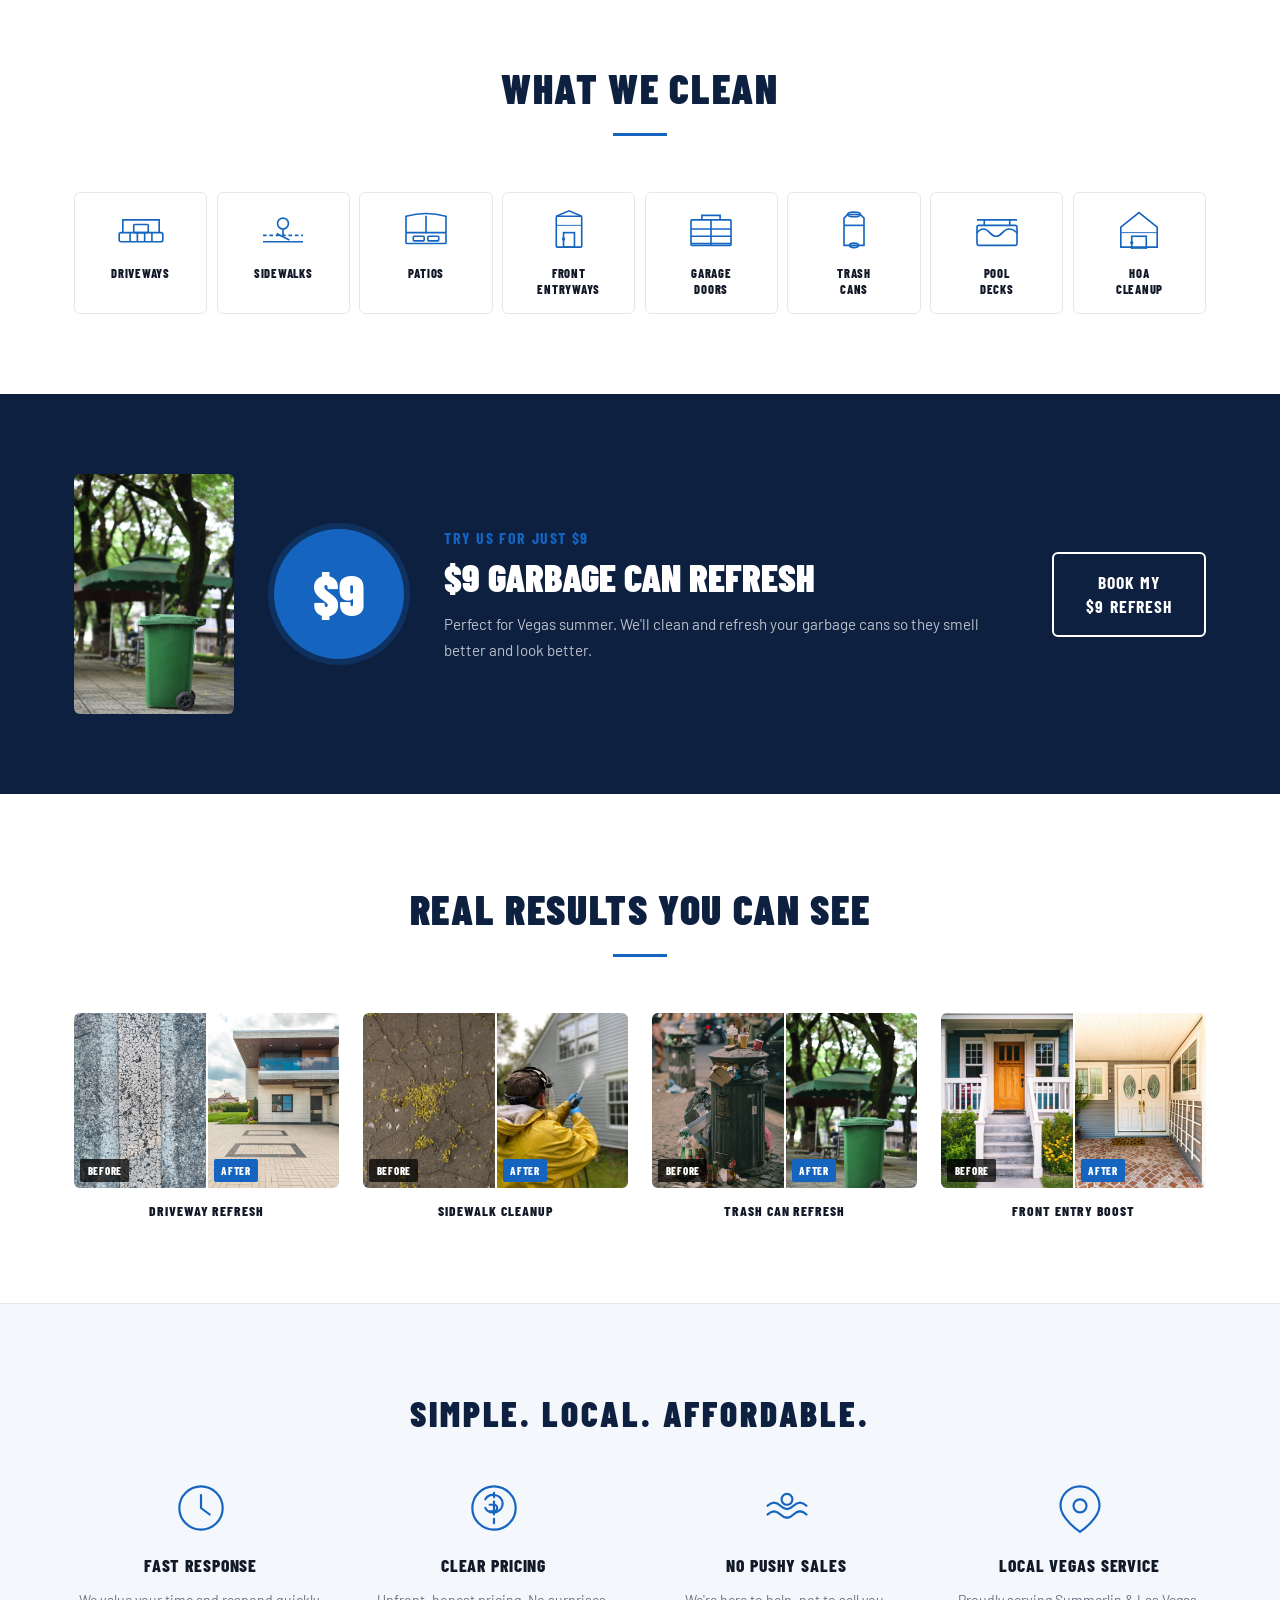
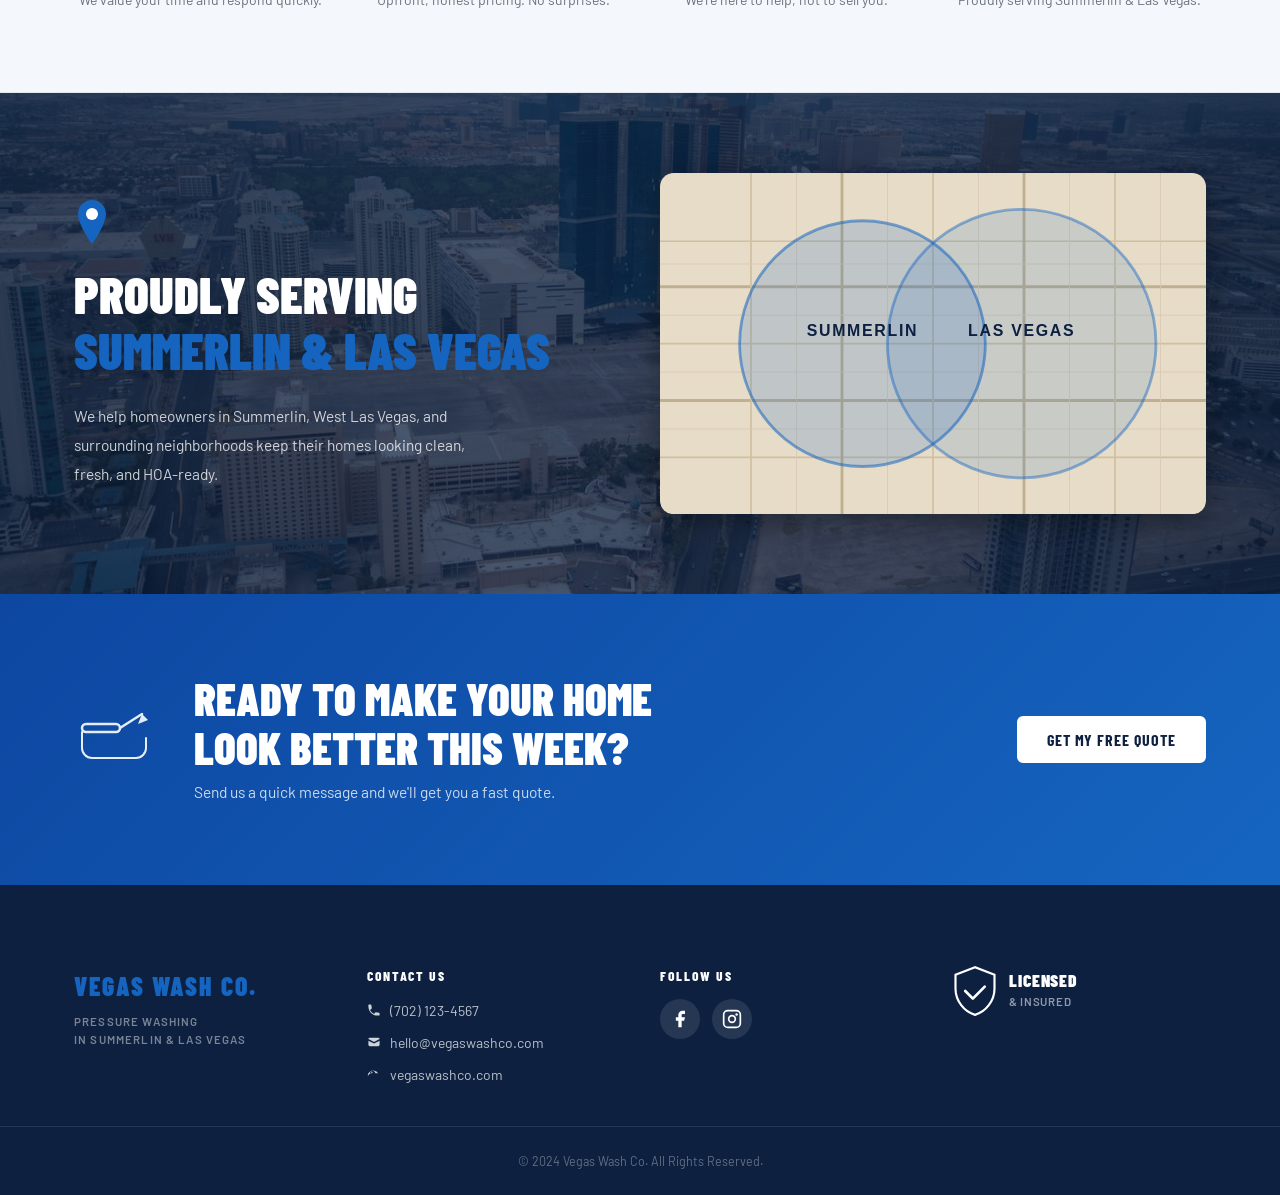
==== commit 53c9ebd7: "Refine Vegas Wash Co. page to match mockup - Replace all photos with better-matched Pexels images (V" ====
--- a/pages/vegas-wash-co/index.html
+++ b/pages/vegas-wash-co/index.html
@@ -448,7 +448,37 @@
           <p class="service-area__desc">We help homeowners in Summerlin, West Las Vegas, and surrounding neighborhoods keep their homes looking clean, fresh, and HOA-ready.</p>
         </div>
         <div class="service-area__map">
-          <img src="assets/service-area-map.jpg" alt="Service area map showing Summerlin and Las Vegas" width="480" height="320" />
+          <svg class="service-area__map-svg" viewBox="0 0 480 300" xmlns="http://www.w3.org/2000/svg" role="img" aria-label="Service area map showing Summerlin and Las Vegas">
+            <rect width="480" height="300" fill="#e6dcc8" rx="12"/>
+            <!-- Road grid -->
+            <line x1="0" y1="60"  x2="480" y2="60"  stroke="#cfc0a0" stroke-width="1.5"/>
+            <line x1="0" y1="100" x2="480" y2="100" stroke="#bfb090" stroke-width="2.5"/>
+            <line x1="0" y1="150" x2="480" y2="150" stroke="#cfc0a0" stroke-width="1.5"/>
+            <line x1="0" y1="200" x2="480" y2="200" stroke="#bfb090" stroke-width="2.5"/>
+            <line x1="0" y1="250" x2="480" y2="250" stroke="#cfc0a0" stroke-width="1.5"/>
+            <line x1="80"  y1="0" x2="80"  y2="300" stroke="#cfc0a0" stroke-width="1.5"/>
+            <line x1="160" y1="0" x2="160" y2="300" stroke="#bfb090" stroke-width="2.5"/>
+            <line x1="240" y1="0" x2="240" y2="300" stroke="#cfc0a0" stroke-width="1.5"/>
+            <line x1="320" y1="0" x2="320" y2="300" stroke="#bfb090" stroke-width="2.5"/>
+            <line x1="400" y1="0" x2="400" y2="300" stroke="#cfc0a0" stroke-width="1.5"/>
+            <!-- Minor roads -->
+            <line x1="0" y1="80"  x2="480" y2="80"  stroke="#d8c8b0" stroke-width="0.7"/>
+            <line x1="0" y1="125" x2="480" y2="125" stroke="#d8c8b0" stroke-width="0.7"/>
+            <line x1="0" y1="175" x2="480" y2="175" stroke="#d8c8b0" stroke-width="0.7"/>
+            <line x1="0" y1="225" x2="480" y2="225" stroke="#d8c8b0" stroke-width="0.7"/>
+            <line x1="120" y1="0" x2="120" y2="300" stroke="#d8c8b0" stroke-width="0.7"/>
+            <line x1="200" y1="0" x2="200" y2="300" stroke="#d8c8b0" stroke-width="0.7"/>
+            <line x1="280" y1="0" x2="280" y2="300" stroke="#d8c8b0" stroke-width="0.7"/>
+            <line x1="360" y1="0" x2="360" y2="300" stroke="#d8c8b0" stroke-width="0.7"/>
+            <line x1="440" y1="0" x2="440" y2="300" stroke="#d8c8b0" stroke-width="0.7"/>
+            <!-- Summerlin circle -->
+            <circle cx="178" cy="150" r="108" fill="rgba(21,101,192,0.18)" stroke="rgba(21,101,192,0.55)" stroke-width="2.5"/>
+            <!-- Las Vegas circle -->
+            <circle cx="318" cy="150" r="118" fill="rgba(21,101,192,0.14)" stroke="rgba(21,101,192,0.45)" stroke-width="2.5"/>
+            <!-- Labels -->
+            <text x="178" y="143" text-anchor="middle" font-family="Arial Narrow, Arial, sans-serif" font-size="14" font-weight="700" fill="#0d2040" letter-spacing="1.5">SUMMERLIN</text>
+            <text x="318" y="143" text-anchor="middle" font-family="Arial Narrow, Arial, sans-serif" font-size="14" font-weight="700" fill="#0d2040" letter-spacing="1.5">LAS VEGAS</text>
+          </svg>
         </div>
       </div>
     </section>
--- a/pages/vegas-wash-co/style.css
+++ b/pages/vegas-wash-co/style.css
@@ -5,7 +5,7 @@
 /* TOKENS */
 :root {
   --color-bg: #ffffff;
-  --color-bg-light: #f4f6f9;
+  --color-bg-light: #dce8f8;
   --color-navy: #0d2040;
   --color-blue: #1565c0;
   --color-blue-dark: #0d47a1;
@@ -377,9 +377,11 @@
 
 .package__image img {
   width: 100%;
-  height: 240px;
+  height: 100%;
+  min-height: 260px;
   object-fit: cover;
   border-radius: var(--radius);
+  display: block;
 }
 
 .package__eyebrow {
@@ -531,15 +533,15 @@
 .services-grid__grid {
   display: grid;
   grid-template-columns: repeat(2, 1fr);
-  gap: var(--space-md);
+  gap: 0.75rem;
 }
 
 .service-card {
   display: flex;
   flex-direction: column;
   align-items: center;
-  gap: 0.75rem;
-  padding: var(--space-md) var(--space-sm);
+  gap: 0.6rem;
+  padding: 1rem 0.5rem;
   border: 1.5px solid var(--color-border);
   border-radius: var(--radius);
   text-align: center;
@@ -553,16 +555,19 @@
 .service-card__icon { color: var(--color-blue); }
 .service-card__label {
   font-family: var(--font-display);
-  font-size: 0.85rem;
+  font-size: 0.78rem;
   font-weight: 800;
   text-transform: uppercase;
-  letter-spacing: 0.07em;
+  letter-spacing: 0.06em;
   color: var(--color-text);
-  line-height: 1.3;
+  line-height: 1.25;
 }
 
 @media (min-width: 640px) {
   .services-grid__grid { grid-template-columns: repeat(4, 1fr); }
+}
+@media (min-width: 1024px) {
+  .services-grid__grid { grid-template-columns: repeat(8, 1fr); gap: 0.6rem; }
 }
 
 /* ============================================================
@@ -586,7 +591,9 @@
 .offer-banner__image img {
   border-radius: var(--radius);
   object-fit: cover;
-  max-width: 180px;
+  max-width: 220px;
+  width: 100%;
+  height: 240px;
 }
 
 .offer-banner__price-circle {
@@ -691,14 +698,14 @@
 
 @media (min-width: 768px) {
   .results__grid { grid-template-columns: repeat(4, 1fr); }
-  .result-pair__half img { height: 160px; }
+  .result-pair__half img { height: 175px; }
 }
 
 /* ============================================================
    TRUST BADGES
    ============================================================ */
 .trust {
-  background: var(--color-bg-light);
+  background: #f4f7fb;
   padding: var(--space-xl) 0;
   border-top: 1px solid var(--color-border);
   border-bottom: 1px solid var(--color-border);
@@ -760,7 +767,7 @@
   width: 100%;
   height: 100%;
   object-fit: cover;
-  opacity: 0.18;
+  opacity: 0.28;
   z-index: 0;
 }
 .service-area__inner {
@@ -786,11 +793,12 @@
 }
 .service-area__title span { color: var(--color-blue); }
 .service-area__desc { color: rgba(255,255,255,0.78); font-size: 0.97rem; line-height: 1.85; max-width: 420px; }
-.service-area__map img {
+
+.service-area__map-svg {
+  width: 100%;
   border-radius: var(--radius-lg);
-  width: 100%;
-  object-fit: cover;
-  box-shadow: 0 8px 32px rgba(0,0,0,0.35);
+  box-shadow: 0 8px 32px rgba(0,0,0,0.4);
+  display: block;
 }
 
 @media (min-width: 768px) {
